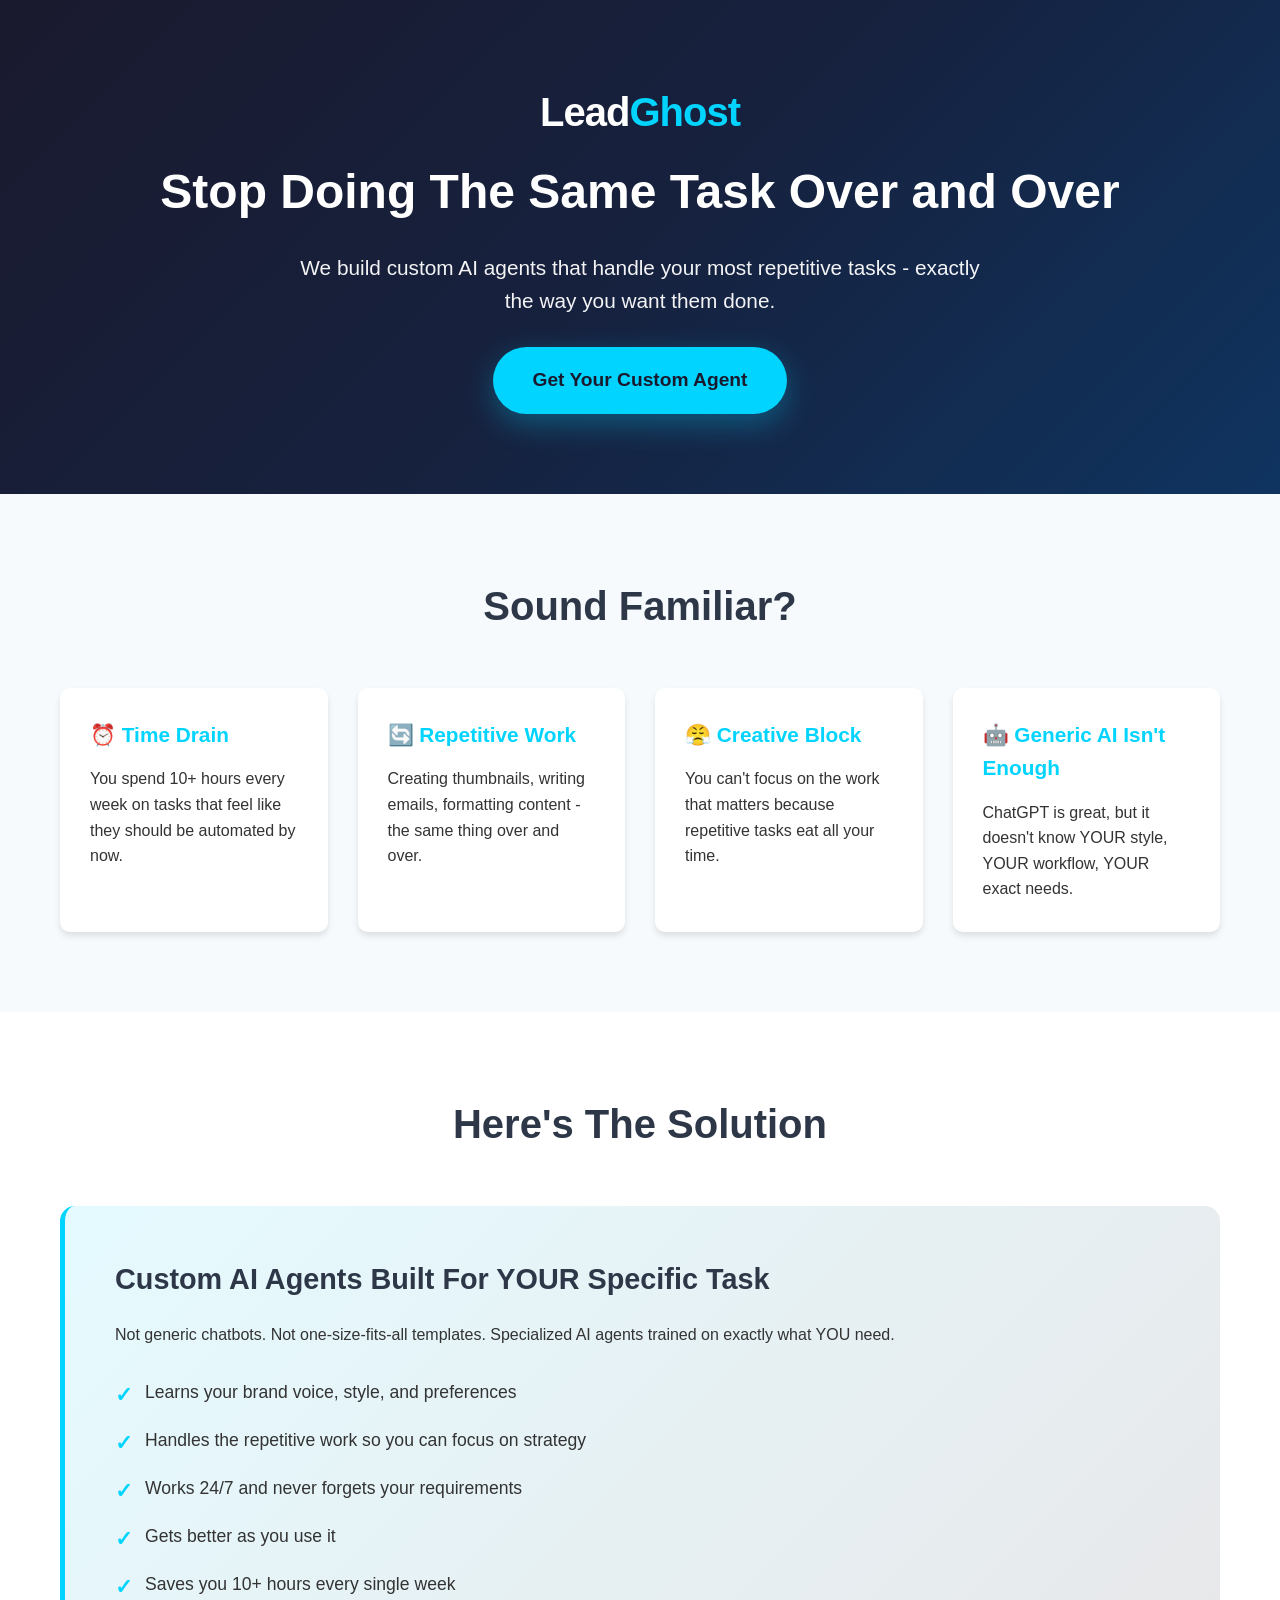
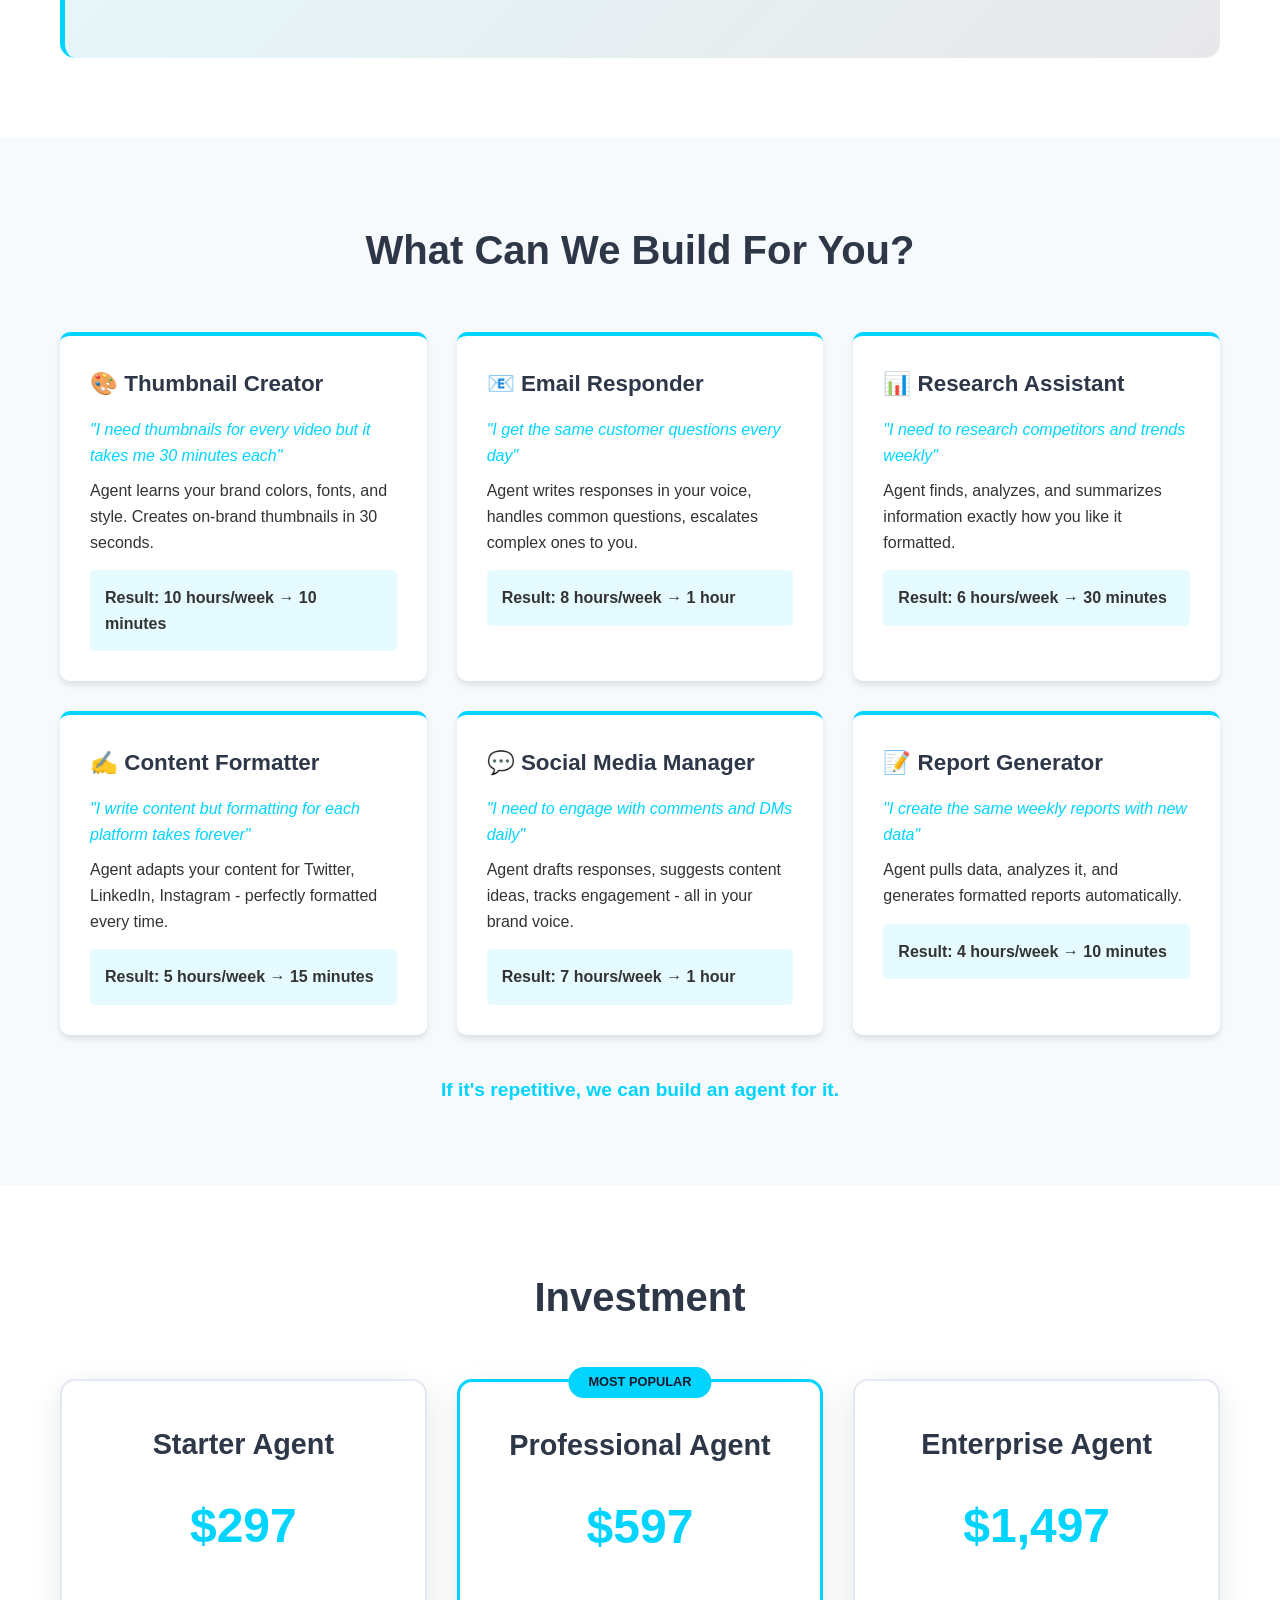
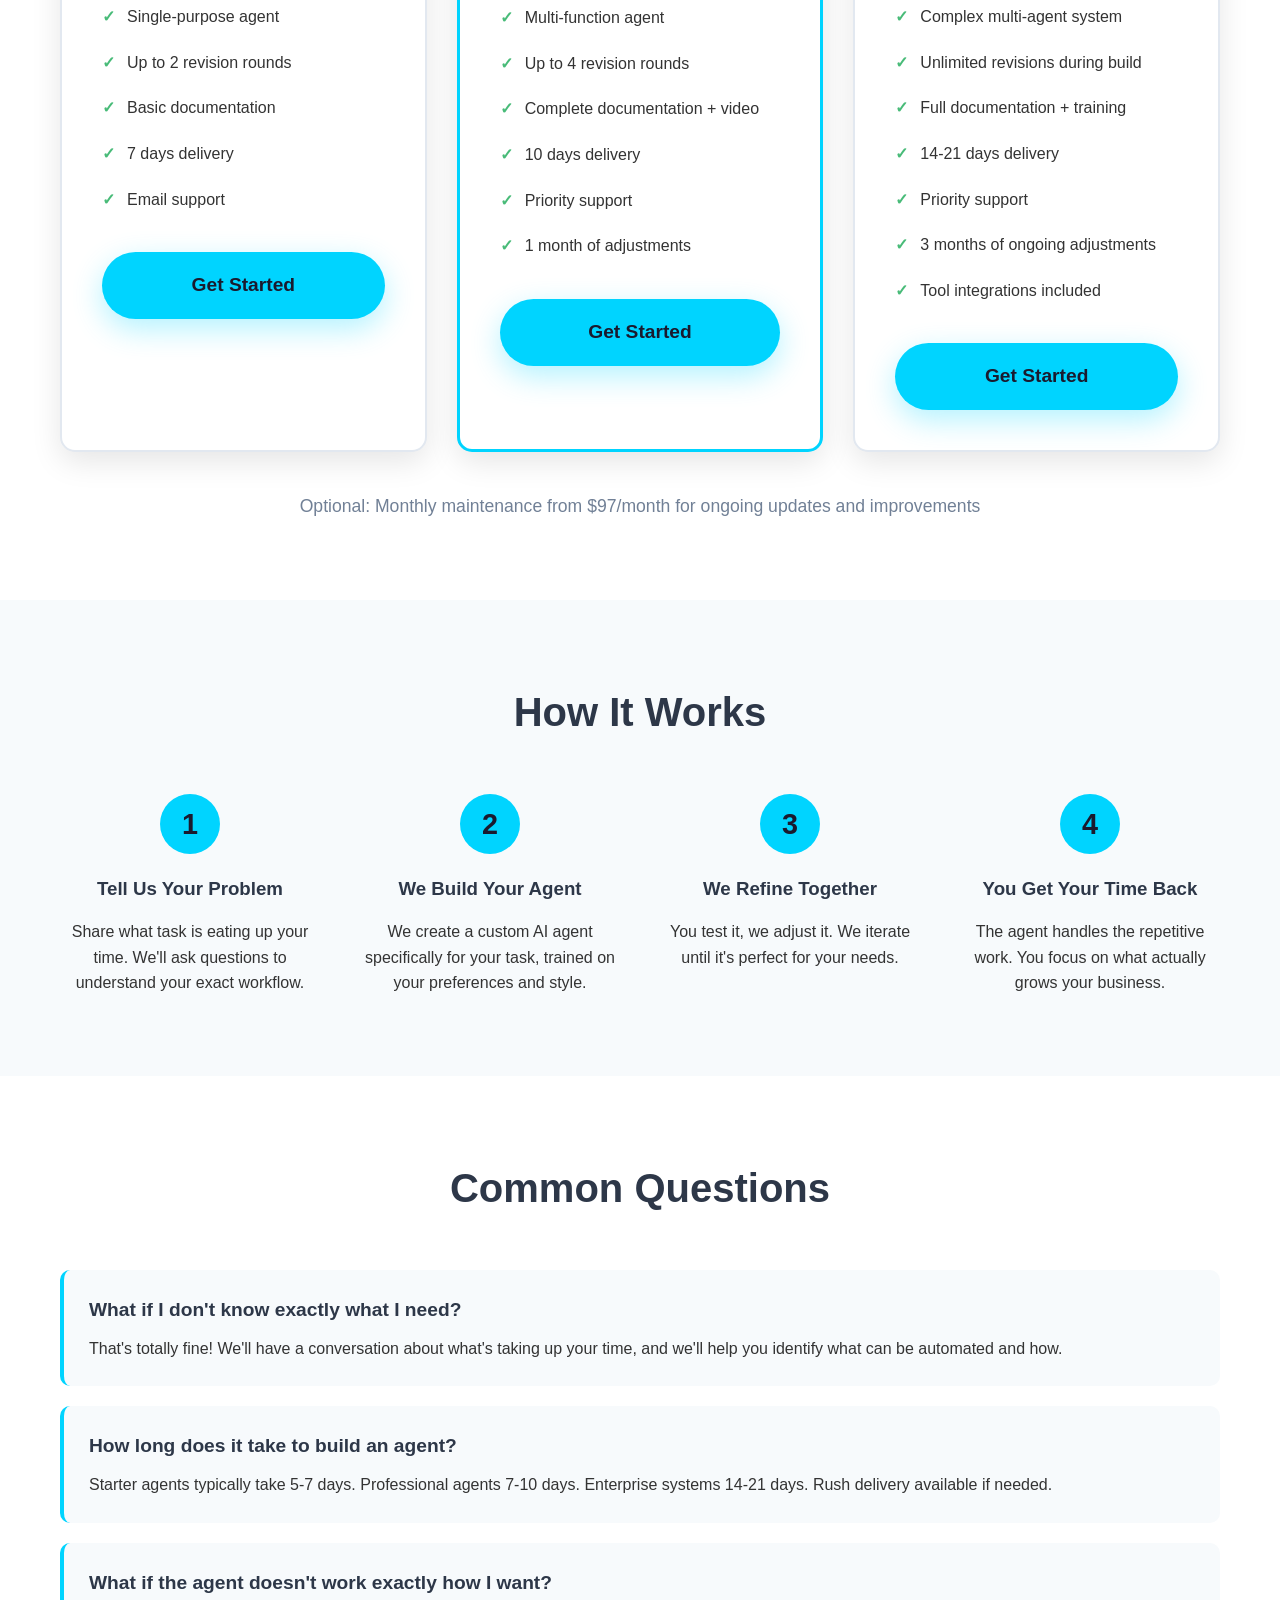
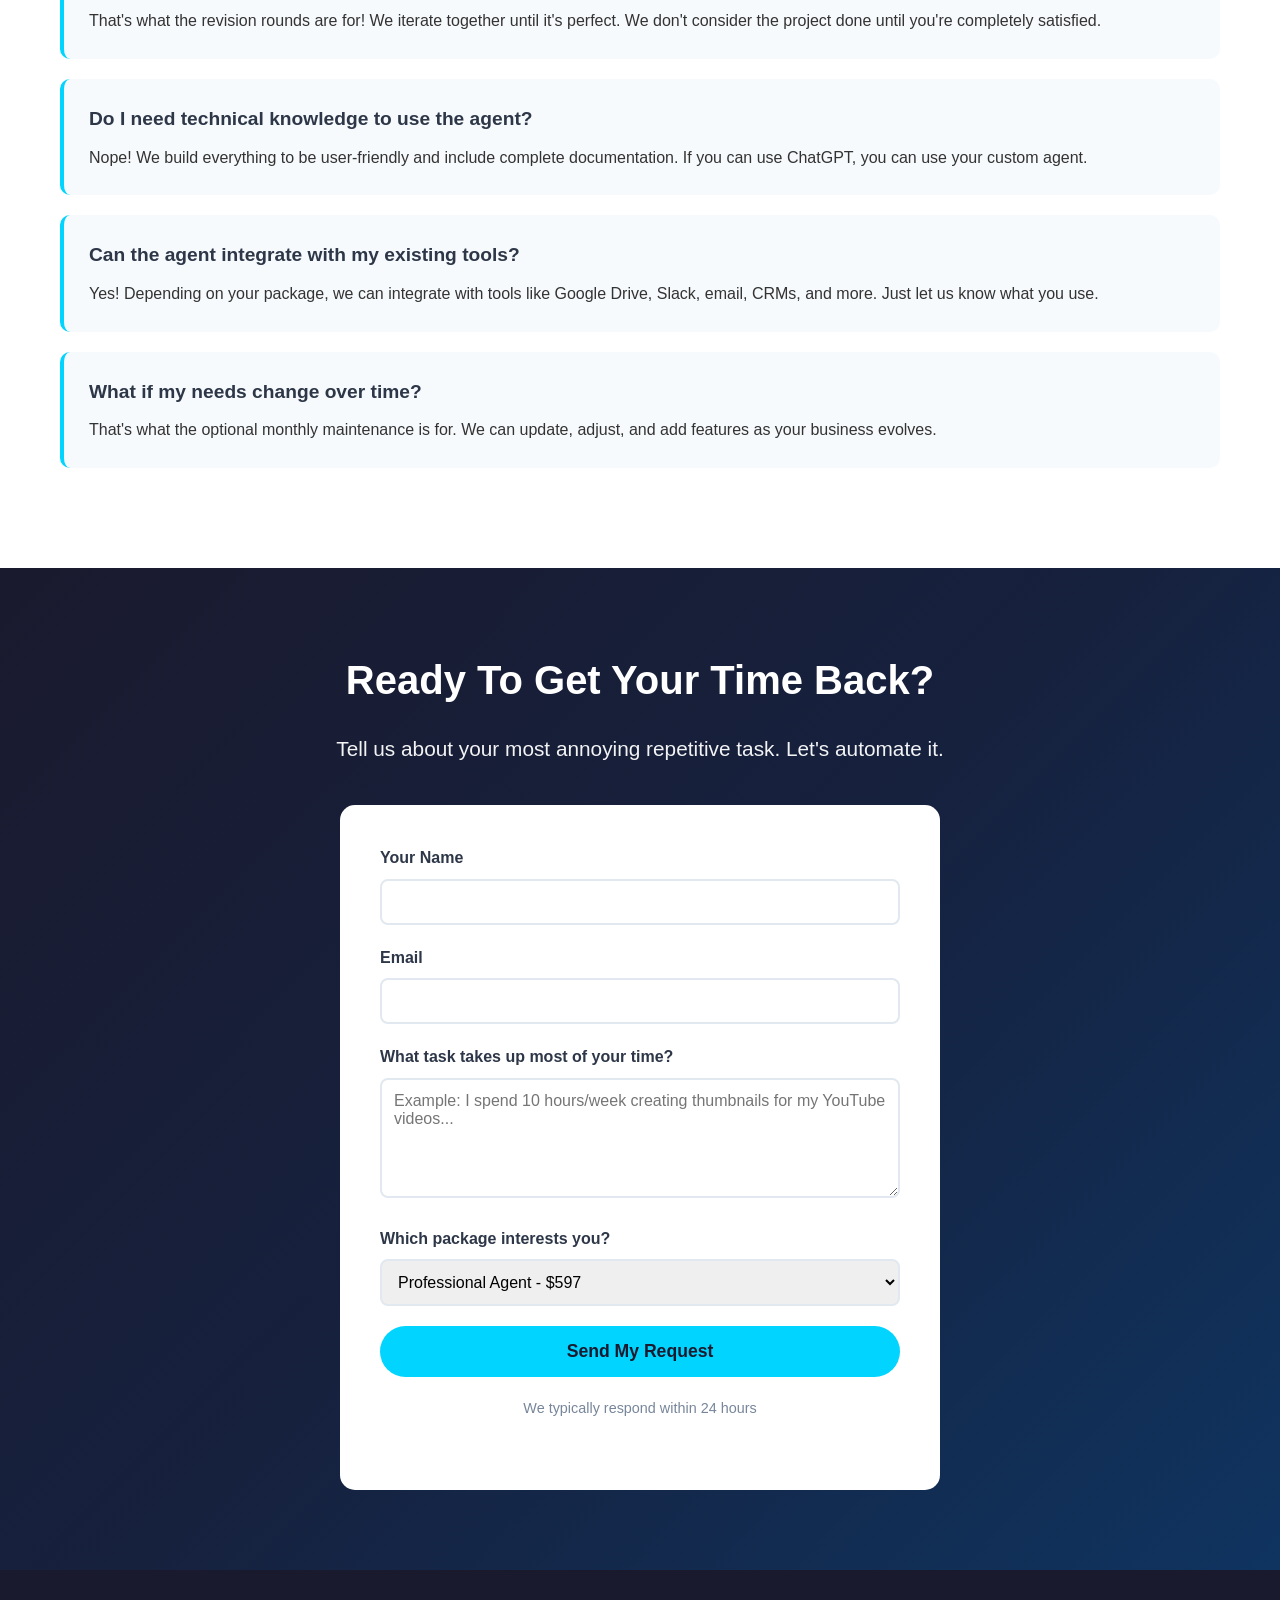
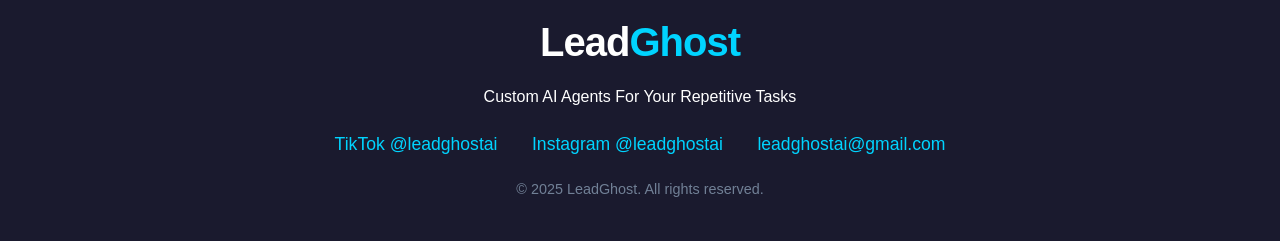
==== index.html @ 2f74ebc4 "css file needed" ====
<!DOCTYPE html>
<html lang="en">
<head>
    <meta charset="UTF-8">
    <meta name="viewport" content="width=device-width, initial-scale=1.0">
    <title>LeadGhost - Custom AI Agents That Automate Your Most Repetitive Tasks</title>
    <link rel="stylesheet" href="styles.css">
</head>
<body>
    <div class="hero">
        <div class="logo">Lead<span>Ghost</span></div>
        <h1>Stop Doing The Same Task Over and Over</h1>
        <p>We build custom AI agents that handle your most repetitive tasks - exactly the way you want them done.</p>
        <a href="#contact" class="cta-button">Get Your Custom Agent</a>
    </div>

    <div class="section problem-section">
        <div class="container">
            <h2 class="section-title">Sound Familiar?</h2>
            <div class="problem-grid">
                <div class="problem-card">
                    <h3>⏰ Time Drain</h3>
                    <p>You spend 10+ hours every week on tasks that feel like they should be automated by now.</p>
                </div>
                <div class="problem-card">
                    <h3>🔄 Repetitive Work</h3>
                    <p>Creating thumbnails, writing emails, formatting content - the same thing over and over.</p>
                </div>
                <div class="problem-card">
                    <h3>😤 Creative Block</h3>
                    <p>You can't focus on the work that matters because repetitive tasks eat all your time.</p>
                </div>
                <div class="problem-card">
                    <h3>🤖 Generic AI Isn't Enough</h3>
                    <p>ChatGPT is great, but it doesn't know YOUR style, YOUR workflow, YOUR exact needs.</p>
                </div>
            </div>
        </div>
    </div>

    <div class="section solution-section">
        <div class="container">
            <h2 class="section-title">Here's The Solution</h2>
            <div class="solution-box">
                <h3>Custom AI Agents Built For YOUR Specific Task</h3>
                <p style="margin-bottom: 20px;">Not generic chatbots. Not one-size-fits-all templates. Specialized AI agents trained on exactly what YOU need.</p>
                <ul>
                    <li>Learns your brand voice, style, and preferences</li>
                    <li>Handles the repetitive work so you can focus on strategy</li>
                    <li>Works 24/7 and never forgets your requirements</li>
                    <li>Gets better as you use it</li>
                    <li>Saves you 10+ hours every single week</li>
                </ul>
            </div>
        </div>
    </div>

    <div class="section examples-section">
        <div class="container">
            <h2 class="section-title">What Can We Build For You?</h2>
            <div class="examples-grid">
                <div class="example-card">
                    <h3>🎨 Thumbnail Creator</h3>
                    <p class="use-case">"I need thumbnails for every video but it takes me 30 minutes each"</p>
                    <p>Agent learns your brand colors, fonts, and style. Creates on-brand thumbnails in 30 seconds.</p>
                    <div class="result">Result: 10 hours/week → 10 minutes</div>
                </div>
                <div class="example-card">
                    <h3>📧 Email Responder</h3>
                    <p class="use-case">"I get the same customer questions every day"</p>
                    <p>Agent writes responses in your voice, handles common questions, escalates complex ones to you.</p>
                    <div class="result">Result: 8 hours/week → 1 hour</div>
                </div>
                <div class="example-card">
                    <h3>📊 Research Assistant</h3>
                    <p class="use-case">"I need to research competitors and trends weekly"</p>
                    <p>Agent finds, analyzes, and summarizes information exactly how you like it formatted.</p>
                    <div class="result">Result: 6 hours/week → 30 minutes</div>
                </div>
                <div class="example-card">
                    <h3>✍️ Content Formatter</h3>
                    <p class="use-case">"I write content but formatting for each platform takes forever"</p>
                    <p>Agent adapts your content for Twitter, LinkedIn, Instagram - perfectly formatted every time.</p>
                    <div class="result">Result: 5 hours/week → 15 minutes</div>
                </div>
                <div class="example-card">
                    <h3>💬 Social Media Manager</h3>
                    <p class="use-case">"I need to engage with comments and DMs daily"</p>
                    <p>Agent drafts responses, suggests content ideas, tracks engagement - all in your brand voice.</p>
                    <div class="result">Result: 7 hours/week → 1 hour</div>
                </div>
                <div class="example-card">
                    <h3>📝 Report Generator</h3>
                    <p class="use-case">"I create the same weekly reports with new data"</p>
                    <p>Agent pulls data, analyzes it, and generates formatted reports automatically.</p>
                    <div class="result">Result: 4 hours/week → 10 minutes</div>
                </div>
            </div>
            <p style="text-align: center; margin-top: 40px; font-size: 1.2rem; color: #00d4ff; font-weight: 600;">
                If it's repetitive, we can build an agent for it.
            </p>
        </div>
    </div>

    <div class="section pricing-section">
        <div class="container">
            <h2 class="section-title">Investment</h2>
            <div class="pricing-grid">
                <div class="pricing-card">
                    <h3>Starter Agent</h3>
                    <div class="price">$297</div>
                    <ul>
                        <li>Single-purpose agent</li>
                        <li>Up to 2 revision rounds</li>
                        <li>Basic documentation</li>
                        <li>7 days delivery</li>
                        <li>Email support</li>
                    </ul>
                    <a href="#contact" class="cta-button" style="display: block; margin-top: 20px;">Get Started</a>
                </div>
                <div class="pricing-card popular">
                    <h3>Professional Agent</h3>
                    <div class="price">$597</div>
                    <ul>
                        <li>Multi-function agent</li>
                        <li>Up to 4 revision rounds</li>
                        <li>Complete documentation + video</li>
                        <li>10 days delivery</li>
                        <li>Priority support</li>
                        <li>1 month of adjustments</li>
                    </ul>
                    <a href="#contact" class="cta-button" style="display: block; margin-top: 20px;">Get Started</a>
                </div>
                <div class="pricing-card">
                    <h3>Enterprise Agent</h3>
                    <div class="price">$1,497</div>
                    <ul>
                        <li>Complex multi-agent system</li>
                        <li>Unlimited revisions during build</li>
                        <li>Full documentation + training</li>
                        <li>14-21 days delivery</li>
                        <li>Priority support</li>
                        <li>3 months of ongoing adjustments</li>
                        <li>Tool integrations included</li>
                    </ul>
                    <a href="#contact" class="cta-button" style="display: block; margin-top: 20px;">Get Started</a>
                </div>
            </div>
            <p style="text-align: center; margin-top: 40px; font-size: 1.1rem; color: #718096;">
                Optional: Monthly maintenance from $97/month for ongoing updates and improvements
            </p>
        </div>
    </div>

    <div class="section how-it-works">
        <div class="container">
            <h2 class="section-title">How It Works</h2>
            <div class="steps">
                <div class="step">
                    <div class="step-number">1</div>
                    <h3>Tell Us Your Problem</h3>
                    <p>Share what task is eating up your time. We'll ask questions to understand your exact workflow.</p>
                </div>
                <div class="step">
                    <div class="step-number">2</div>
                    <h3>We Build Your Agent</h3>
                    <p>We create a custom AI agent specifically for your task, trained on your preferences and style.</p>
                </div>
                <div class="step">
                    <div class="step-number">3</div>
                    <h3>We Refine Together</h3>
                    <p>You test it, we adjust it. We iterate until it's perfect for your needs.</p>
                </div>
                <div class="step">
                    <div class="step-number">4</div>
                    <h3>You Get Your Time Back</h3>
                    <p>The agent handles the repetitive work. You focus on what actually grows your business.</p>
                </div>
            </div>
        </div>
    </div>

    <div class="section faq-section">
        <div class="container">
            <h2 class="section-title">Common Questions</h2>
            <div class="faq-item">
                <h3>What if I don't know exactly what I need?</h3>
                <p>That's totally fine! We'll have a conversation about what's taking up your time, and we'll help you identify what can be automated and how.</p>
            </div>
            <div class="faq-item">
                <h3>How long does it take to build an agent?</h3>
                <p>Starter agents typically take 5-7 days. Professional agents 7-10 days. Enterprise systems 14-21 days. Rush delivery available if needed.</p>
            </div>
            <div class="faq-item">
                <h3>What if the agent doesn't work exactly how I want?</h3>
                <p>That's what the revision rounds are for! We iterate together until it's perfect. We don't consider the project done until you're completely satisfied.</p>
            </div>
            <div class="faq-item">
                <h3>Do I need technical knowledge to use the agent?</h3>
                <p>Nope! We build everything to be user-friendly and include complete documentation. If you can use ChatGPT, you can use your custom agent.</p>
            </div>
            <div class="faq-item">
                <h3>Can the agent integrate with my existing tools?</h3>
                <p>Yes! Depending on your package, we can integrate with tools like Google Drive, Slack, email, CRMs, and more. Just let us know what you use.</p>
            </div>
            <div class="faq-item">
                <h3>What if my needs change over time?</h3>
                <p>That's what the optional monthly maintenance is for. We can update, adjust, and add features as your business evolves.</p>
            </div>
        </div>
    </div>

    <div class="final-cta" id="contact">
        <h2>Ready To Get Your Time Back?</h2>
        <p>Tell us about your most annoying repetitive task. Let's automate it.</p>
        
        <div class="contact-form">
            <form action="https://formspree.io/f/xnjjaedw" method="POST" id="contactForm">
                <div class="form-group">
                    <label for="name">Your Name</label>
                    <input type="text" id="name" name="name" required>
                </div>
                <div class="form-group">
                    <label for="email">Email</label>
                    <input type="email" id="email" name="email" required>
                </div>
                <div class="form-group">
                    <label for="task">What task takes up most of your time?</label>
                    <textarea id="task" name="task" placeholder="Example: I spend 10 hours/week creating thumbnails for my YouTube videos..." required></textarea>
                </div>
                <div class="form-group">
                    <label for="package">Which package interests you?</label>
                    <select id="package" name="package">
                        <option value="starter">Starter Agent - $297</option>
                        <option value="professional" selected>Professional Agent - $597</option>
                        <option value="enterprise">Enterprise Agent - $1,497</option>
                        <option value="unsure">Not sure yet</option>
                    </select>
                </div>
                <input type="hidden" name="_next" value="https://leadghost.xyz/thank-you.html">
                <input type="hidden" name="_subject" value="New LeadGhost Agent Request">
                <button type="submit" class="submit-button">Send My Request</button>
            </form>
            <p style="text-align: center; margin-top: 20px; color: #718096; font-size: 0.9rem;">
                We typically respond within 24 hours
            </p>
        </div>
    </div>

    <div class="footer">
        <div class="logo">Lead<span>Ghost</span></div>
        <p style="margin-top: 10px;">Custom AI Agents For Your Repetitive Tasks</p>
        <div class="social-links">
            <a href="https://tiktok.com/@leadghostai" target="_blank">TikTok @leadghostai</a>
            <a href="https://instagram.com/leadghostai" target="_blank">Instagram @leadghostai</a>
            <a href="mailto:leadghostai@gmail.com">leadghostai@gmail.com</a>
        </div>
        <p style="margin-top: 20px; color: #718096; font-size: 0.9rem;">© 2025 LeadGhost. All rights reserved.</p>
    </div>

    <script>
        document.querySelectorAll('a[href^="#"]').forEach(anchor => {
            anchor.addEventListener('click', function (e) {
                e.preventDefault();
                const target = document.querySelector(this.getAttribute('href'));
                if (target) {
                    target.scrollIntoView({
                        behavior: 'smooth',
                        block: 'start'
                    });
                }
            });
        });
    </script>
</body>
</html>
---- styles.css ----
* {
    margin: 0;
    padding: 0;
    box-sizing: border-box;
}

body {
    font-family: -apple-system, BlinkMacSystemFont, 'Segoe UI', Roboto, Oxygen, Ubuntu, Cantarell, sans-serif;
    line-height: 1.6;
    color: #333;
}

.hero {
    background: linear-gradient(135deg, #1a1a2e 0%, #16213e 50%, #0f3460 100%);
    color: white;
    padding: 80px 20px;
    text-align: center;
}

.logo {
    font-size: 2.5rem;
    font-weight: 800;
    margin-bottom: 10px;
    letter-spacing: -1px;
}

.logo span {
    color: #00d4ff;
}

.hero h1 {
    font-size: 3rem;
    margin-bottom: 20px;
    font-weight: 700;
}

.hero p {
    font-size: 1.3rem;
    margin-bottom: 30px;
    max-width: 700px;
    margin-left: auto;
    margin-right: auto;
    opacity: 0.95;
}

.cta-button {
    display: inline-block;
    background: #00d4ff;
    color: #1a1a2e;
    padding: 18px 40px;
    font-size: 1.2rem;
    font-weight: 600;
    text-decoration: none;
    border-radius: 50px;
    transition: transform 0.3s, box-shadow 0.3s;
    box-shadow: 0 10px 30px rgba(0, 212, 255, 0.3);
}

.cta-button:hover {
    transform: translateY(-3px);
    box-shadow: 0 15px 40px rgba(0, 212, 255, 0.5);
}

.container {
    max-width: 1200px;
    margin: 0 auto;
    padding: 0 20px;
}

.section {
    padding: 80px 20px;
}

.section-title {
    text-align: center;
    font-size: 2.5rem;
    margin-bottom: 50px;
    color: #2d3748;
}

.problem-section {
    background: #f7fafc;
}

.problem-grid {
    display: grid;
    grid-template-columns: repeat(auto-fit, minmax(250px, 1fr));
    gap: 30px;
    margin-top: 40px;
}

.problem-card {
    background: white;
    padding: 30px;
    border-radius: 10px;
    box-shadow: 0 4px 6px rgba(0, 0, 0, 0.1);
}

.problem-card h3 {
    color: #00d4ff;
    margin-bottom: 15px;
    font-size: 1.3rem;
}

.solution-section {
    background: white;
}

.solution-box {
    background: linear-gradient(135deg, rgba(0, 212, 255, 0.1) 0%, rgba(26, 26, 46, 0.1) 100%);
    padding: 50px;
    border-radius: 15px;
    margin-top: 40px;
    border-left: 5px solid #00d4ff;
}

.solution-box h3 {
    font-size: 1.8rem;
    margin-bottom: 20px;
    color: #2d3748;
}

.solution-box ul {
    list-style: none;
    font-size: 1.1rem;
}

.solution-box li {
    padding: 10px 0;
    padding-left: 30px;
    position: relative;
}

.solution-box li::before {
    content: "✓";
    position: absolute;
    left: 0;
    color: #00d4ff;
    font-weight: bold;
    font-size: 1.3rem;
}

.examples-section {
    background: #f7fafc;
}

.examples-grid {
    display: grid;
    grid-template-columns: repeat(auto-fit, minmax(300px, 1fr));
    gap: 30px;
    margin-top: 40px;
}

.example-card {
    background: white;
    padding: 30px;
    border-radius: 10px;
    box-shadow: 0 4px 6px rgba(0, 0, 0, 0.1);
    border-top: 4px solid #00d4ff;
}

.example-card h3 {
    color: #2d3748;
    margin-bottom: 15px;
    font-size: 1.4rem;
}

.example-card .use-case {
    font-style: italic;
    color: #00d4ff;
    margin-bottom: 10px;
}

.example-card .result {
    background: rgba(0, 212, 255, 0.1);
    padding: 15px;
    border-radius: 5px;
    margin-top: 15px;
    font-weight: 600;
}

.pricing-section {
    background: white;
}

.pricing-grid {
    display: grid;
    grid-template-columns: repeat(auto-fit, minmax(300px, 1fr));
    gap: 30px;
    margin-top: 40px;
}

.pricing-card {
    background: white;
    padding: 40px;
    border-radius: 15px;
    box-shadow: 0 10px 30px rgba(0, 0, 0, 0.1);
    text-align: center;
    border: 2px solid #e2e8f0;
    transition: transform 0.3s;
}

.pricing-card:hover {
    transform: translateY(-10px);
    border-color: #00d4ff;
}

.pricing-card.popular {
    border: 3px solid #00d4ff;
    position: relative;
}

.pricing-card.popular::before {
    content: "MOST POPULAR";
    position: absolute;
    top: -15px;
    left: 50%;
    transform: translateX(-50%);
    background: #00d4ff;
    color: #1a1a2e;
    padding: 5px 20px;
    border-radius: 20px;
    font-size: 0.8rem;
    font-weight: bold;
}

.pricing-card h3 {
    font-size: 1.8rem;
    margin-bottom: 15px;
    color: #2d3748;
}

.price {
    font-size: 3rem;
    font-weight: bold;
    color: #00d4ff;
    margin: 20px 0;
}

.price span {
    font-size: 1.2rem;
    color: #718096;
}

.pricing-card ul {
    list-style: none;
    margin: 30px 0;
    text-align: left;
}

.pricing-card li {
    padding: 10px 0;
    padding-left: 25px;
    position: relative;
}

.pricing-card li::before {
    content: "✓";
    position: absolute;
    left: 0;
    color: #48bb78;
    font-weight: bold;
}

.how-it-works {
    background: #f7fafc;
}

.steps {
    display: grid;
    grid-template-columns: repeat(auto-fit, minmax(250px, 1fr));
    gap: 40px;
    margin-top: 40px;
}

.step {
    text-align: center;
}

.step-number {
    width: 60px;
    height: 60px;
    background: #00d4ff;
    color: #1a1a2e;
    border-radius: 50%;
    display: flex;
    align-items: center;
    justify-content: center;
    font-size: 1.8rem;
    font-weight: bold;
    margin: 0 auto 20px;
}

.step h3 {
    margin-bottom: 15px;
    color: #2d3748;
}

.faq-section {
    background: white;
}

.faq-item {
    background: #f7fafc;
    padding: 25px;
    margin-bottom: 20px;
    border-radius: 10px;
    border-left: 4px solid #00d4ff;
}

.faq-item h3 {
    color: #2d3748;
    margin-bottom: 10px;
    font-size: 1.2rem;
}

.final-cta {
    background: linear-gradient(135deg, #1a1a2e 0%, #16213e 50%, #0f3460 100%);
    color: white;
    text-align: center;
    padding: 80px 20px;
}

.final-cta h2 {
    font-size: 2.5rem;
    margin-bottom: 20px;
}

.final-cta p {
    font-size: 1.3rem;
    margin-bottom: 30px;
    opacity: 0.95;
}

.contact-form {
    max-width: 600px;
    margin: 40px auto 0;
    background: white;
    padding: 40px;
    border-radius: 15px;
}

.form-group {
    margin-bottom: 20px;
    text-align: left;
}

.form-group label {
    display: block;
    margin-bottom: 8px;
    color: #2d3748;
    font-weight: 600;
}

.form-group input,
.form-group select,
.form-group textarea {
    width: 100%;
    padding: 12px;
    border: 2px solid #e2e8f0;
    border-radius: 8px;
    font-size: 1rem;
    font-family: inherit;
}

.form-group textarea {
    min-height: 120px;
    resize: vertical;
}

.submit-button {
    background: #00d4ff;
    color: #1a1a2e;
    padding: 15px 40px;
    border: none;
    border-radius: 50px;
    font-size: 1.1rem;
    font-weight: 600;
    cursor: pointer;
    transition: background 0.3s;
    width: 100%;
}

.submit-button:hover {
    background: #00b8e6;
}

.footer {
    background: #1a1a2e;
    color: white;
    padding: 40px 20px;
    text-align: center;
}

.social-links {
    margin-top: 20px;
}

.social-links a {
    color: #00d4ff;
    text-decoration: none;
    margin: 0 15px;
    font-size: 1.1rem;
}

.social-links a:hover {
    text-decoration: underline;
}

@media (max-width: 768px) {
    .hero h1 {
        font-size: 2rem;
    }
    
    .hero p {
        font-size: 1.1rem;
    }
    
    .section-title {
        font-size: 2rem;
    }
    
    .price {
        font-size: 2.5rem;
    }
}
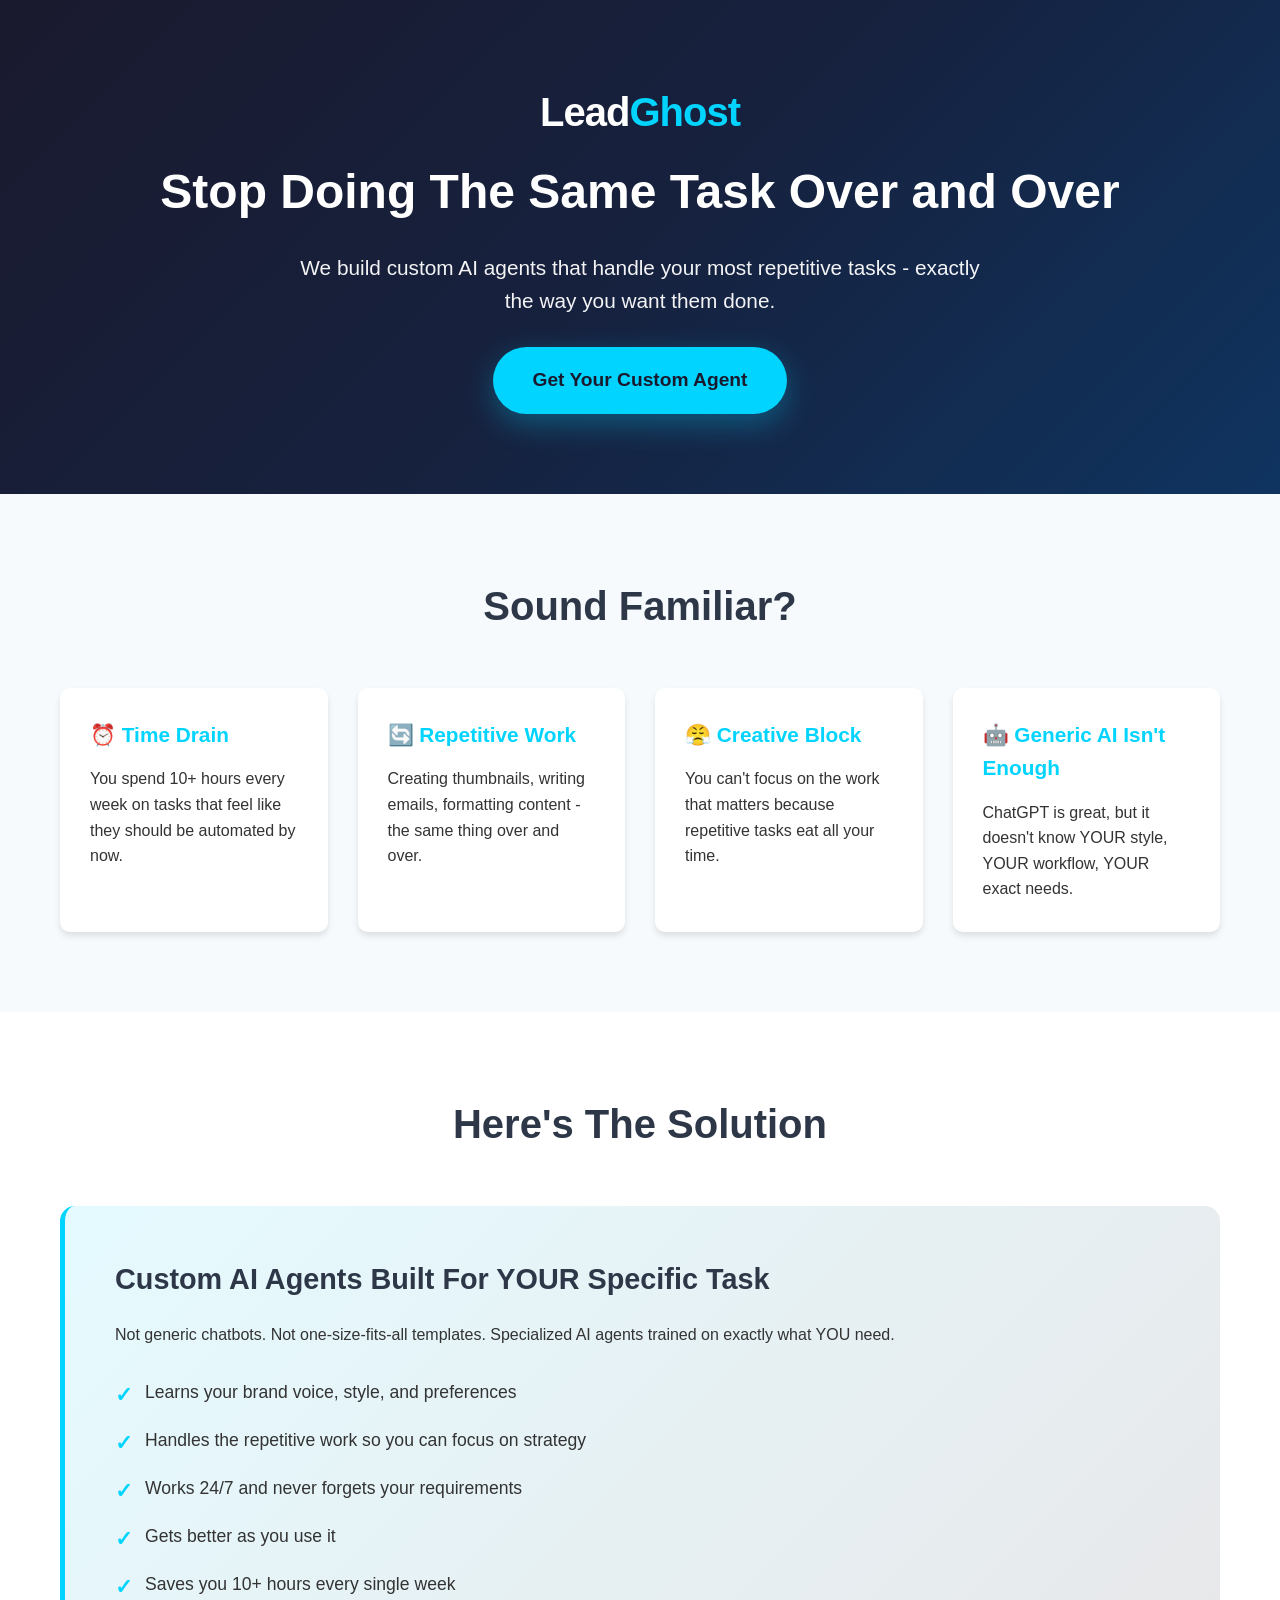
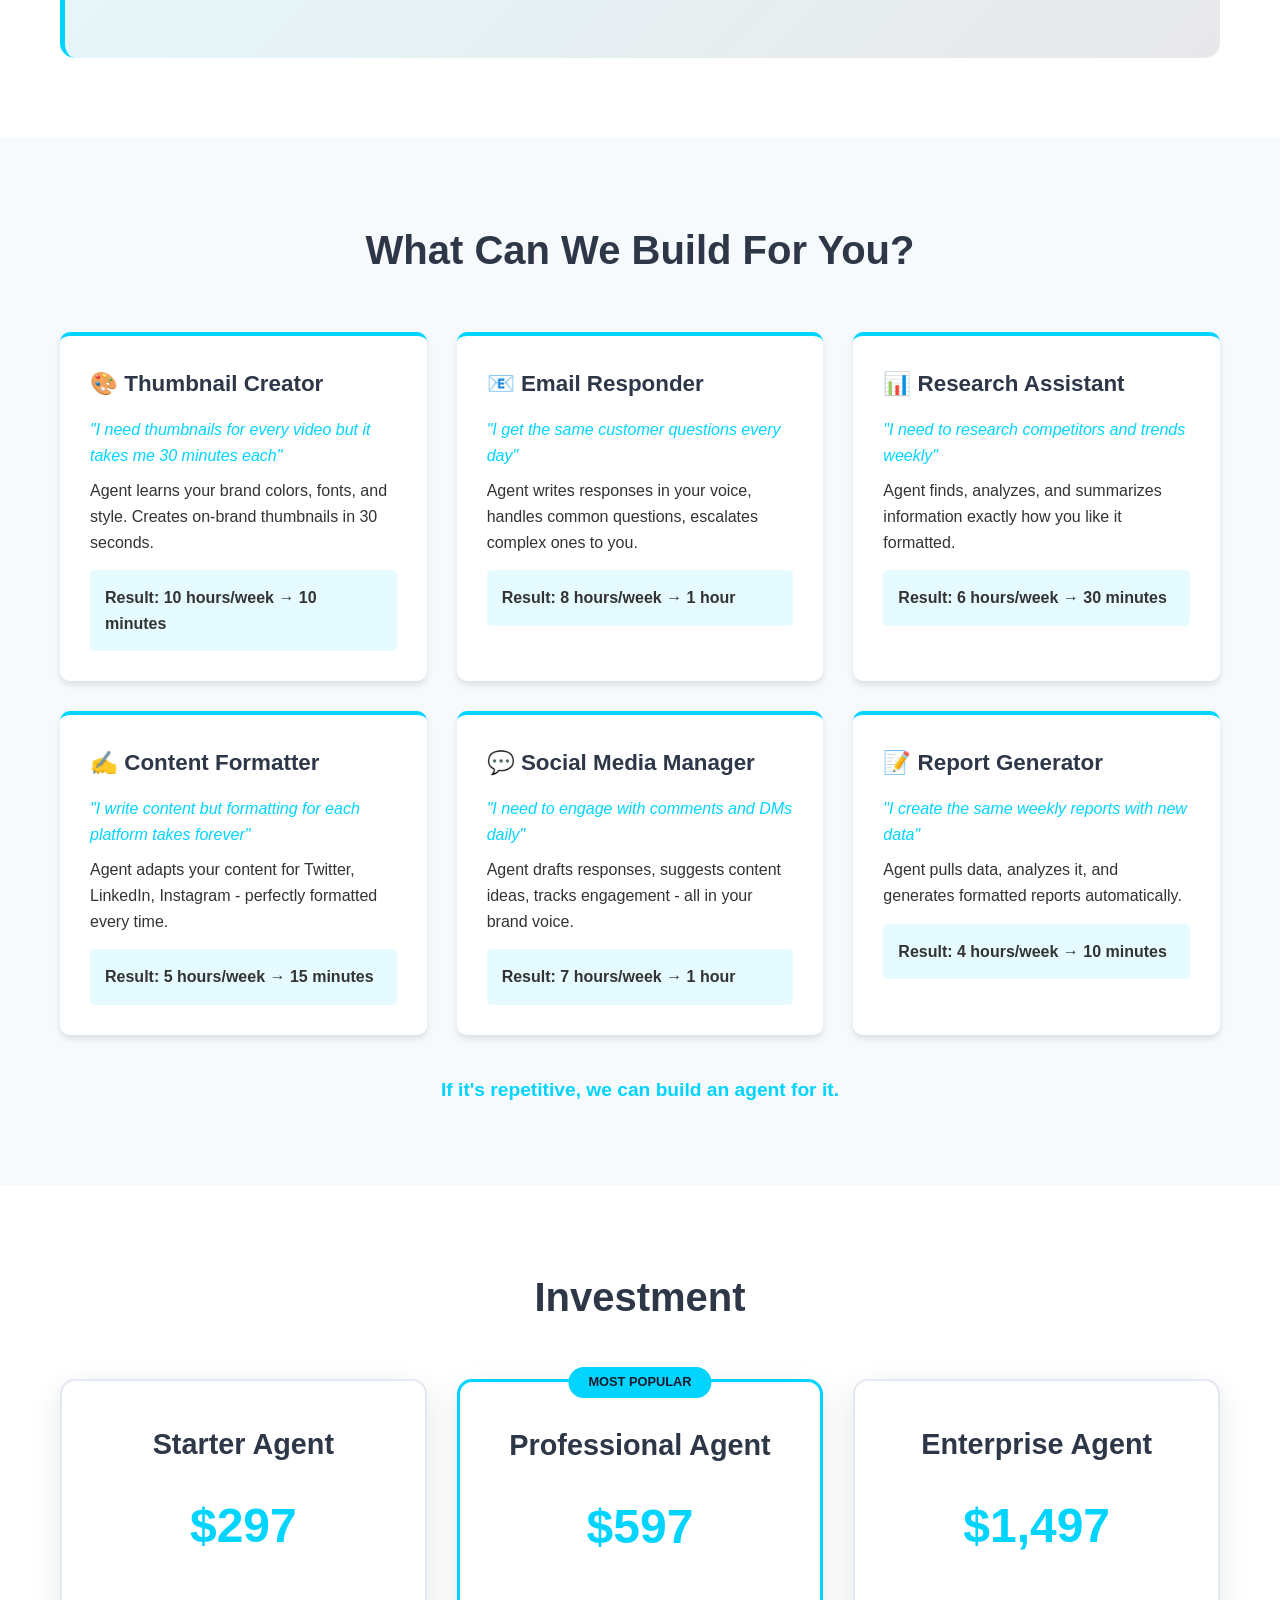
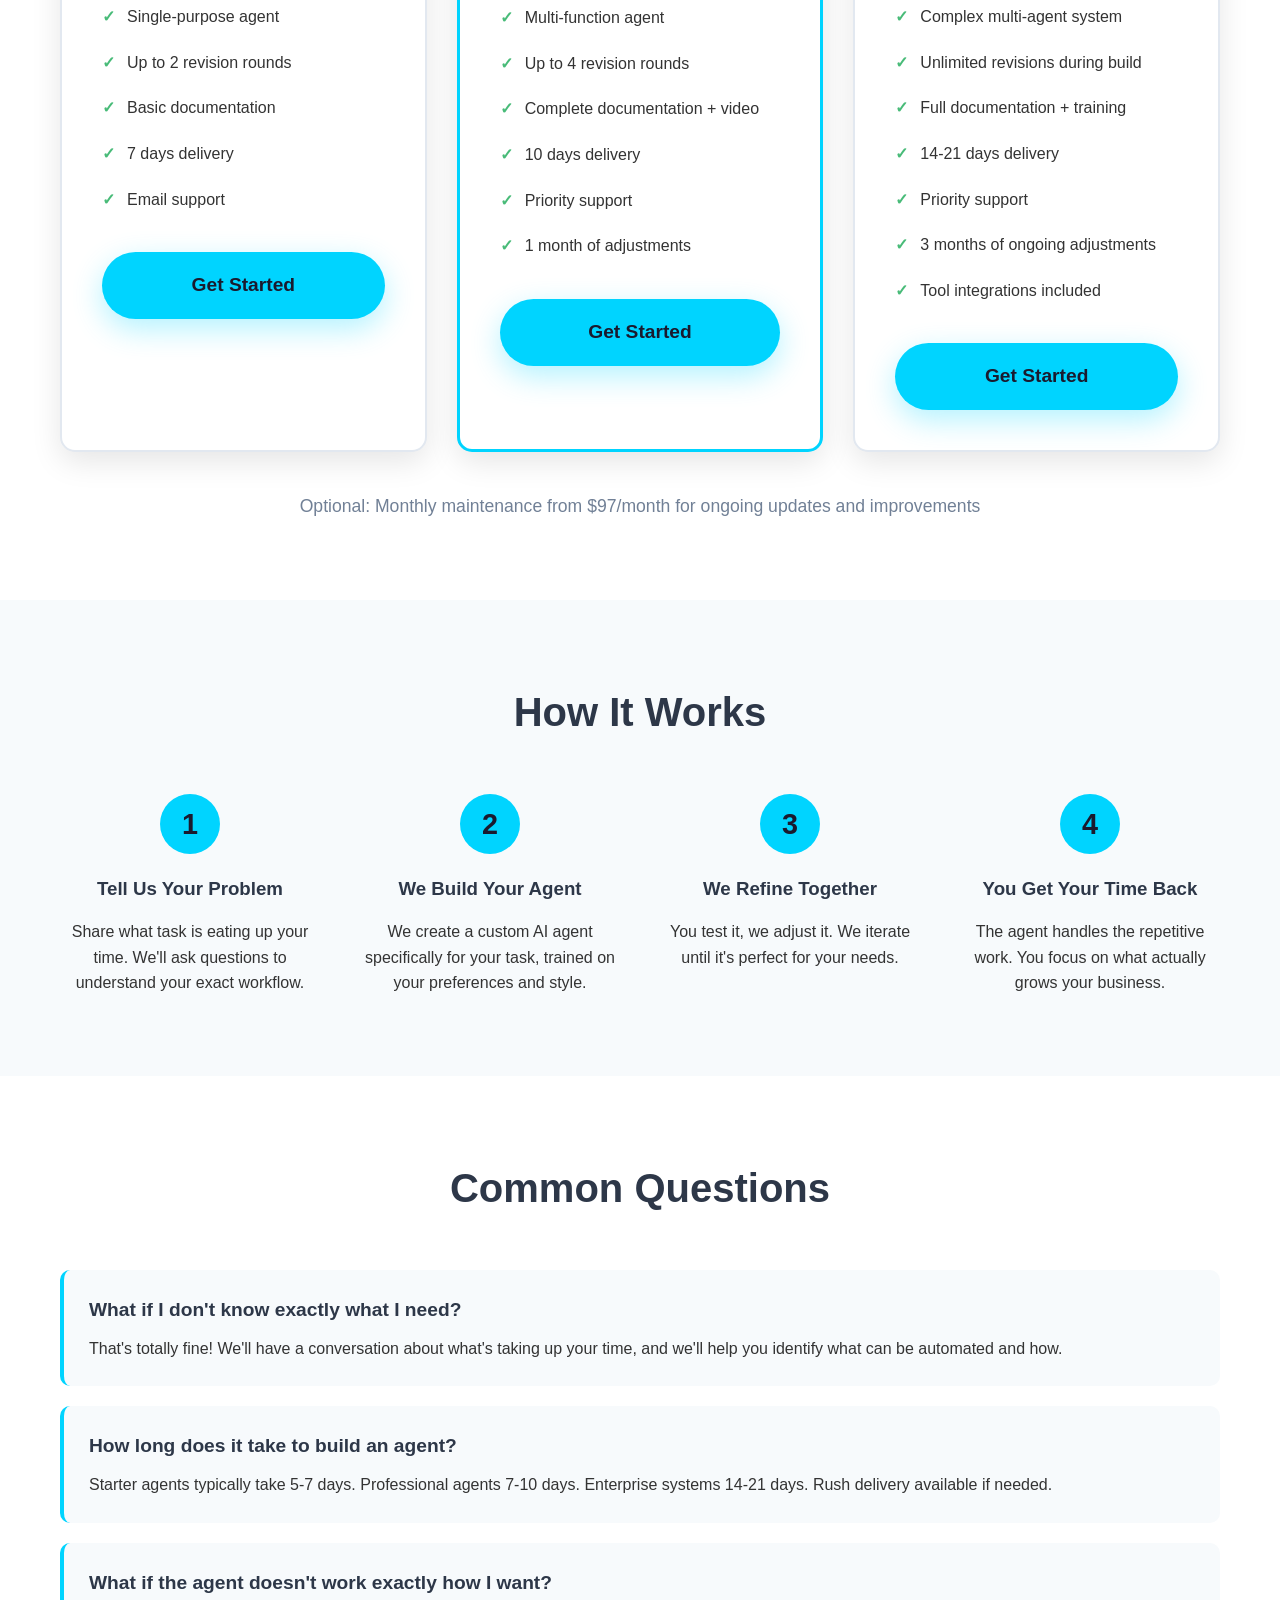
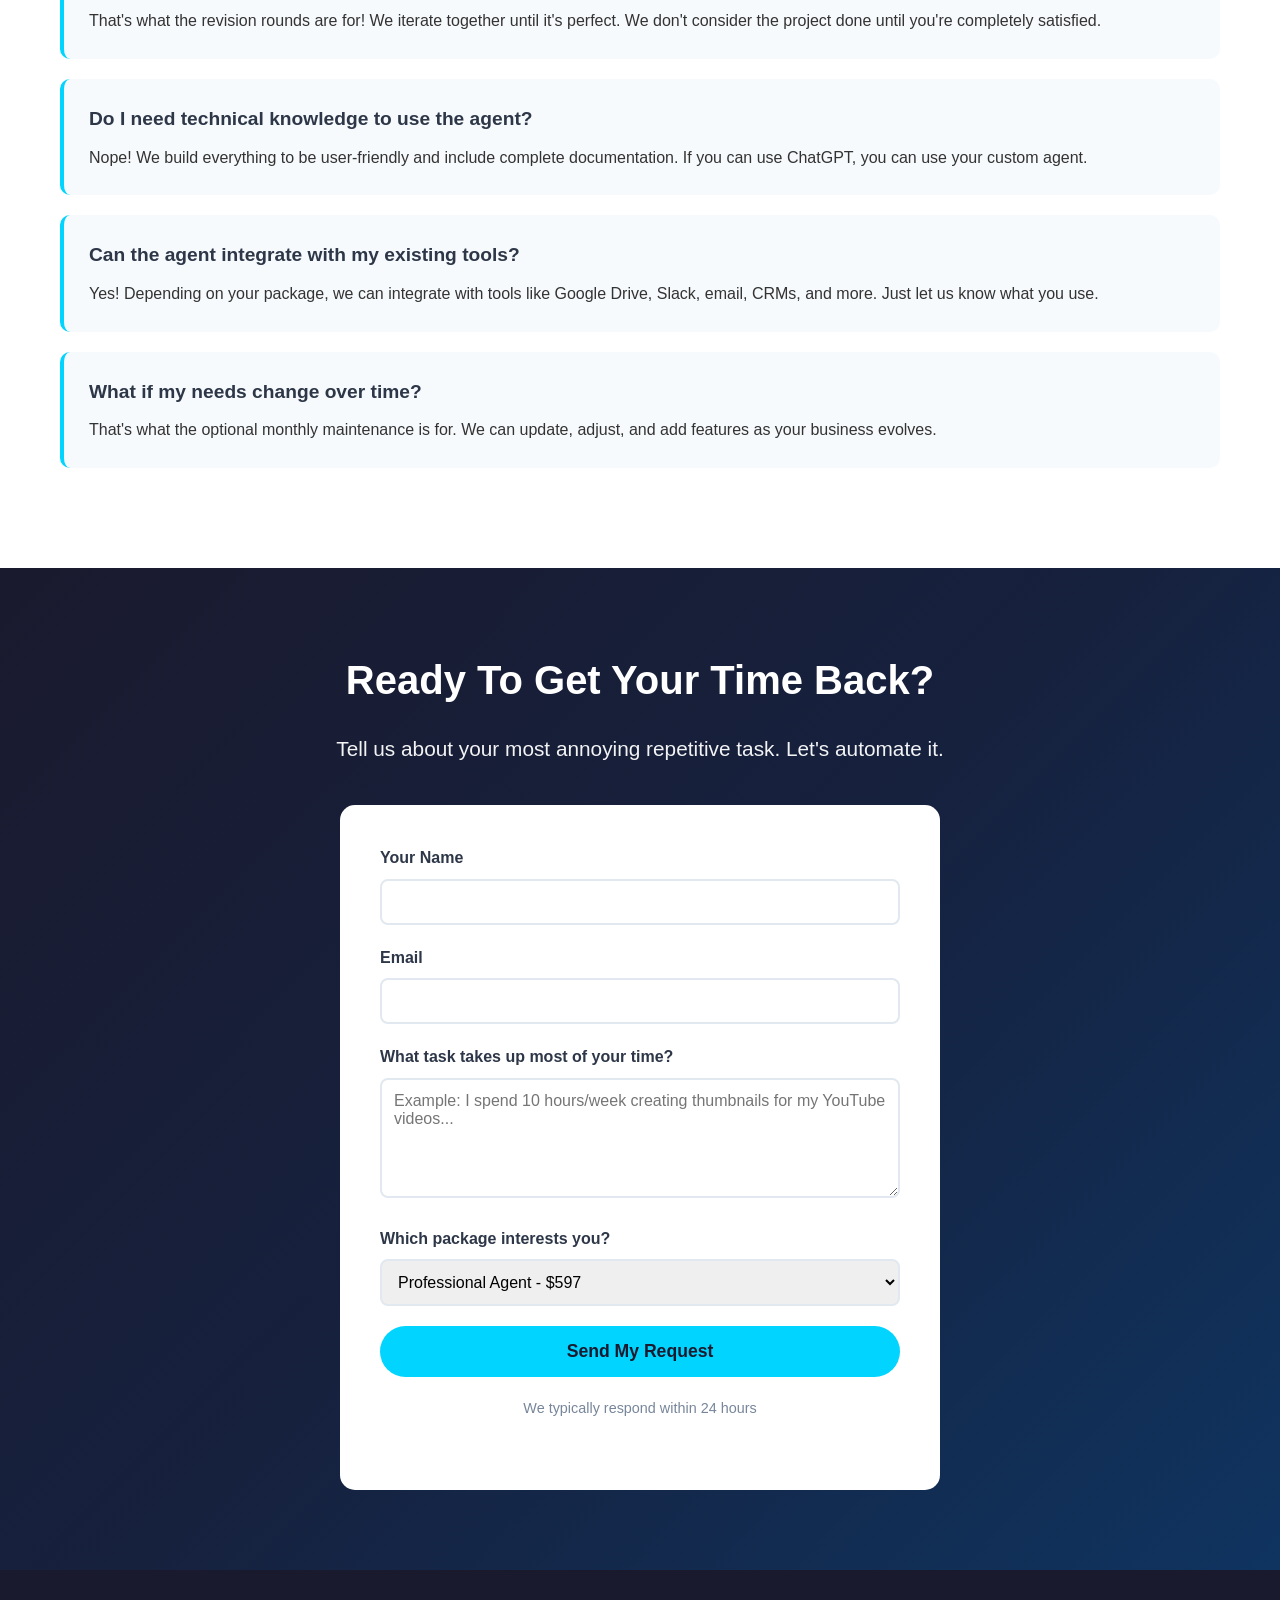
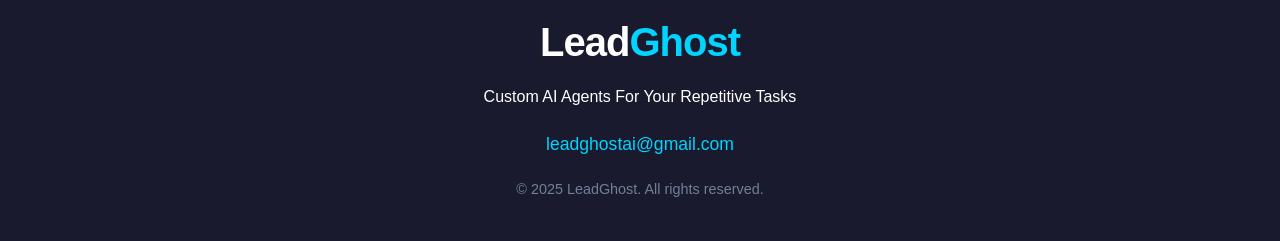
==== commit 75a740d8: "didnt want socials on site" ====
--- a/index.html
+++ b/index.html
@@ -251,8 +251,7 @@
         <div class="logo">Lead<span>Ghost</span></div>
         <p style="margin-top: 10px;">Custom AI Agents For Your Repetitive Tasks</p>
         <div class="social-links">
-            <a href="https://tiktok.com/@leadghostai" target="_blank">TikTok @leadghostai</a>
-            <a href="https://instagram.com/leadghostai" target="_blank">Instagram @leadghostai</a>
+            </a>
             <a href="mailto:leadghostai@gmail.com">leadghostai@gmail.com</a>
         </div>
         <p style="margin-top: 20px; color: #718096; font-size: 0.9rem;">© 2025 LeadGhost. All rights reserved.</p>
